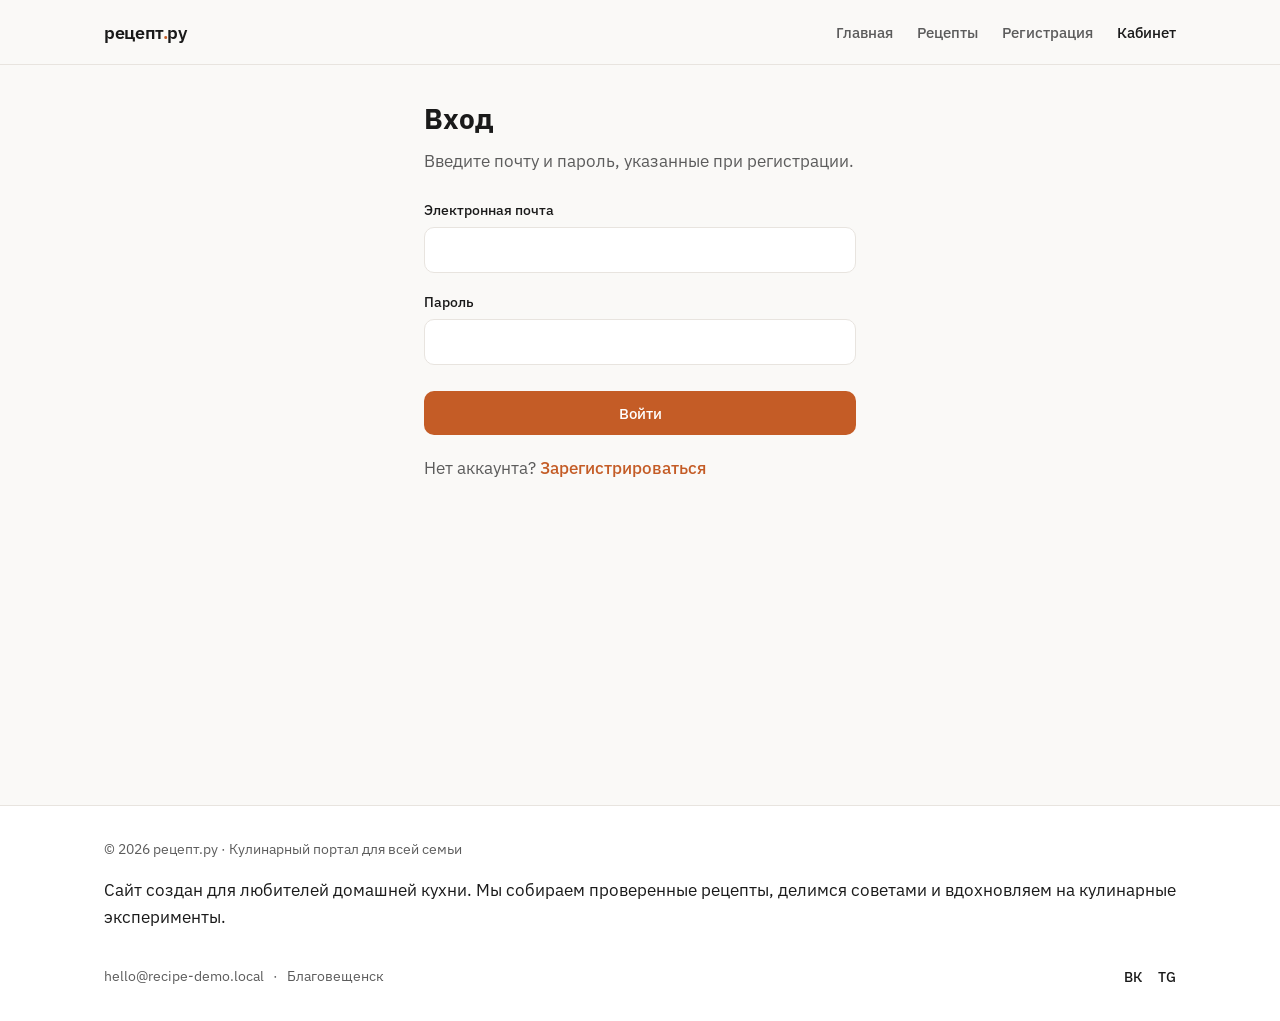
==== account.html @ c634fc5f "Add files via upload" ====
<!DOCTYPE html>
<html lang="ru">
<head>
  <meta charset="UTF-8">
  <meta name="viewport" content="width=device-width, initial-scale=1.0">
  <title>Личный кабинет — рецепт.ру</title>
  <link rel="stylesheet" href="css/styles.css">
  <link rel="preconnect" href="https://fonts.googleapis.com">
  <link rel="preconnect" href="https://fonts.gstatic.com" crossorigin>
  <link href="https://fonts.googleapis.com/css2?family=IBM+Plex+Sans:wght@400;500;600&display=swap" rel="stylesheet">
</head>
<body class="page page--inner">
  <header class="site-header">
    <div class="site-header__inner container">
      <a class="site-header__logo logo" href="index.html">рецепт<span class="logo__accent">.</span>ру</a>
      <button class="site-header__burger burger" type="button" aria-label="Открыть меню" aria-expanded="false">
        <span class="burger__line"></span>
        <span class="burger__line"></span>
        <span class="burger__line"></span>
      </button>
      <nav class="site-header__nav nav" aria-label="Основное меню">
        <ul class="nav__list">
          <li class="nav__item"><a class="nav__link" href="index.html">Главная</a></li>
          <li class="nav__item"><a class="nav__link" href="recipes.html">Рецепты</a></li>
          <li class="nav__item"><a class="nav__link" href="registration.html">Регистрация</a></li>
          <li class="nav__item"><a class="nav__link nav__link--current" href="account.html">Кабинет</a></li>
        </ul>
      </nav>
    </div>
  </header>

  <main class="page__main page__main--narrow">
    <section class="cabinet" id="login-section" hidden>
      <h1 class="cabinet__title">Вход</h1>
      <p class="cabinet__hint">Введите почту и пароль, указанные при регистрации.</p>
      <form class="form form--login" id="form-login" novalidate>
        <div class="form__row">
          <label class="form__label" for="login-email">Электронная почта</label>
          <input class="form__input" type="email" id="login-email" autocomplete="email" required>
          <p class="form__error" data-error-for="login-email" hidden></p>
        </div>
        <div class="form__row">
          <label class="form__label" for="login-password">Пароль</label>
          <input class="form__input" type="password" id="login-password" autocomplete="current-password" required>
          <p class="form__error" data-error-for="login-password" hidden></p>
        </div>
        <p class="form__error form__error--global" id="login-global-error" hidden></p>
        <button class="form__submit btn btn--primary" type="submit">Войти</button>
      </form>
      <p class="cabinet__footer">Нет аккаунта? <a class="cabinet__link" href="registration.html">Зарегистрироваться</a></p>
    </section>

    <section class="cabinet cabinet--logged" id="cabinet-panel" hidden>
      <h1 class="cabinet__greeting" id="cabinet-greeting">Здравствуйте!</h1>

    <div class="cabinet__profile profile-card">
  <h2 class="profile-card__title">Профиль</h2>
  <div class="profile-card__layout">
    <div class="profile-card__avatar-wrap">
      <img class="profile-card__avatar" id="profile-avatar" src="images/prof.jpg" alt="Аватар" width="120" height="120">
      <label class="profile-card__upload btn btn--ghost">
        Сменить фото
        <input class="profile-card__file" type="file" id="avatar-input" accept="image/*" hidden>
      </label>
    </div>
    <form class="form form--profile" id="form-profile">
      <div class="form__row">
        <label class="form__label" for="profile-fio">ФИО</label>
        <input class="form__input" type="text" id="profile-fio" name="fio" placeholder="Иванов Иван Иванович">
      </div>
      <div class="form__row">
        <label class="form__label" for="profile-email">Email</label>
        <input class="form__input" type="email" id="profile-email" name="email" readonly>
      </div>
      <button class="form__submit btn btn--primary" type="submit">Сохранить профиль</button>
      <p class="form__message form__message--ok" id="profile-saved" hidden>Сохранено.</p>
    </form>
  </div>
</div>

      <div class="cabinet__history history-block">
        <h2 class="history-block__title">История</h2>
        <p class="history-block__lead">Последние действия в демо-режиме:</p>
        <ul class="history-block__list" id="history-list">
          <li class="history-block__item">Просмотр каталога рецептов</li>
          <li class="history-block__item">Открыт рецепт «Борщ» (пример)</li>
        </ul>
      </div>

      <button class="cabinet__logout btn btn--ghost" type="button" id="btn-logout">Выйти</button>
    </section>
  </main>

  <footer class="site-footer">
    <div class="container site-footer__inner">
        <div class="site-footer__info">
            <p class="site-footer__copy">© 2026 рецепт.ру · Кулинарный портал для всей семьи</p>
            <p class="site-footer__description">Сайт создан для любителей домашней кухни. Мы собираем проверенные рецепты, делимся советами и вдохновляем на кулинарные эксперименты.</p>
        </div>
        <div class="site-footer__contacts">
            <a class="site-footer__link" href="mailto:hello@recipe-demo.local">hello@recipe-demo.local</a>
            <span class="site-footer__sep">·</span>
            <span class="site-footer__city">Благовещенск</span>
        </div>
        <ul class="site-footer__social social">
            <li><a class="social__link" href="#" rel="noopener noreferrer" aria-label="ВКонтакте">ВК</a></li>
            <li><a class="social__link" href="#" rel="noopener noreferrer" aria-label="Telegram">TG</a></li>
        </ul>
    </div>
</footer>

  <script src="js/main.js"></script>
</body>
</html>
---- css/styles.css ----
/* БЭМ: блок__элемент--модификатор. Общие стили + адаптив главной (1920 / 1024 / 796). */

:root {
  --color-bg: #faf9f7;
  --color-surface: #ffffff;
  --color-text: #1a1a1a;
  --color-muted: #5c5c5c;
  --color-accent: #c45c26;
  --color-accent-hover: #a34a1c;
  --color-border: #e8e4df;
  --font: "IBM Plex Sans", system-ui, sans-serif;
  --radius: 10px;
  --shadow: 0 8px 24px rgba(0, 0, 0, 0.06);
  --header-h: 64px;
}

*,
*::before,
*::after {
  box-sizing: border-box;
}

html {
  scroll-behavior: smooth;
}

body {
  margin: 0;
  font-family: var(--font);
  font-size: 17px;
  line-height: 1.55;
  color: var(--color-text);
  background: var(--color-bg);
}

img {
  max-width: 100%;
  height: auto;
  display: block;
}

a {
  color: var(--color-accent);
  text-decoration: none;
}

a:hover {
  color: var(--color-accent-hover);
}

.container {
  width: 100%;
  max-width: 1120px;
  margin: 0 auto;
  padding: 0 24px;
}

.visually-hidden {
  position: absolute;
  width: 1px;
  height: 1px;
  padding: 0;
  margin: -1px;
  overflow: hidden;
  clip: rect(0, 0, 0, 0);
  white-space: nowrap;
  border: 0;
}

/* ----- page ----- */
.page__main {
  min-height: calc(100vh - var(--header-h) - 120px);
}

.page__main--narrow {
  max-width: 480px;
  margin: 0 auto;
  padding: 32px 24px 64px;
}

.page--inner .site-header {
  border-bottom: 1px solid var(--color-border);
}

.page--error {
  min-height: 100vh;
  display: flex;
  align-items: center;
  justify-content: center;
  background: var(--color-bg);
}

/* ----- logo ----- */
.logo {
  font-weight: 600;
  font-size: 1.15rem;
  letter-spacing: -0.02em;
  color: var(--color-text);
}

.logo:hover {
  color: var(--color-text);
}

.logo__accent {
  color: var(--color-accent);
}

/* ----- site-header ----- */
.site-header {
  position: sticky;
  top: 0;
  z-index: 50;
  background: rgba(250, 249, 247, 0.92);
  backdrop-filter: blur(8px);
  border-bottom: 1px solid transparent;
}

.site-header__inner {
  display: flex;
  align-items: center;
  justify-content: space-between;
  min-height: var(--header-h);
  gap: 16px;
}

.site-header__logo {
  flex-shrink: 0;
}

/* ----- burger ----- */
.burger {
  display: none;
  flex-direction: column;
  justify-content: center;
  gap: 6px;
  width: 44px;
  height: 44px;
  padding: 0;
  border: none;
  background: transparent;
  cursor: pointer;
  border-radius: var(--radius);
}

.burger:hover {
  background: var(--color-border);
}

.burger__line {
  display: block;
  width: 22px;
  height: 2px;
  background: var(--color-text);
  margin: 0 auto;
  transition: transform 0.2s, opacity 0.2s;
}

.site-header--open .burger__line:nth-child(1) {
  transform: translateY(8px) rotate(45deg);
}

.site-header--open .burger__line:nth-child(2) {
  opacity: 0;
}

.site-header--open .burger__line:nth-child(3) {
  transform: translateY(-8px) rotate(-45deg);
}

/* ----- nav ----- */
.nav__list {
  display: flex;
  flex-wrap: wrap;
  gap: 8px 24px;
  list-style: none;
  margin: 0;
  padding: 0;
}

.nav__link {
  color: var(--color-muted);
  font-size: 0.95rem;
  font-weight: 500;
}

.nav__link:hover,
.nav__link--current {
  color: var(--color-text);
}

/* ----- hero / slider ----- */
.hero {
  margin-bottom: 0;
}

.slider {
  position: relative;
  overflow: hidden;
  background: #222;
}

.slider__track {
  position: relative;
  min-height: 420px;
}

.slider__slide {
  position: absolute;
  inset: 0;
  opacity: 0;
  pointer-events: none;
  transition: opacity 0.5s ease;
}

.slider__slide--active {
  position: relative;
  opacity: 1;
  pointer-events: auto;
}

.slider__img {
  display: block;
  width: 100%;
  height: 420px;
  object-fit: cover;
  filter: brightness(0.88);
}

svg.slider__img {
  max-width: 100%;
}

.slider__caption {
  position: absolute;
  left: 0;
  right: 0;
  bottom: 0;
  padding-bottom: 48px;
  color: #fff;
  text-shadow: 0 1px 12px rgba(0, 0, 0, 0.35);
}

.slider__title {
  margin: 0 0 8px;
  font-size: clamp(1.75rem, 4vw, 2.5rem);
  font-weight: 600;
  letter-spacing: -0.02em;
}

.slider__text {
  margin: 0;
  max-width: 520px;
  font-size: 1.05rem;
  opacity: 0.95;
}

.slider__controls {
  position: absolute;
  bottom: 16px;
  left: 50%;
  transform: translateX(-50%);
  display: flex;
  gap: 12px;
  z-index: 2;
  width: auto;
  padding: 0 24px;
}

.slider__btn {
  width: 44px;
  height: 44px;
  border-radius: 50%;
  border: 1px solid rgba(255, 255, 255, 0.5);
  background: rgba(0, 0, 0, 0.25);
  color: #fff;
  font-size: 1.4rem;
  line-height: 1;
  cursor: pointer;
  transition: background 0.2s, transform 0.15s;
}

.slider__btn:hover {
  background: rgba(0, 0, 0, 0.45);
  transform: scale(1.05);
}

/* ----- section ----- */
.section {
  padding: 64px 0;
}

.section__title {
  margin: 0 0 12px;
  font-size: 1.65rem;
  font-weight: 600;
  letter-spacing: -0.02em;
}

.section__lead {
  margin: 0 0 32px;
  color: var(--color-muted);
  max-width: 560px;
}

/* ----- preview ----- */
.preview__grid {
  display: grid;
  grid-template-columns: repeat(3, 1fr);
  gap: 28px;
}

.preview-card {
  background: var(--color-surface);
  border-radius: var(--radius);
  overflow: hidden;
  box-shadow: var(--shadow);
  border: 1px solid var(--color-border);
  transition: transform 0.2s, box-shadow 0.2s;
}

.preview-card:hover {
  transform: translateY(-4px);
  box-shadow: 0 12px 32px rgba(0, 0, 0, 0.08);
}

.preview-card__img {
  display: block;
  width: 100%;
  height: 200px;
  object-fit: cover;
}

svg.preview-card__img {
  max-width: 100%;
}

.preview-card__title {
  margin: 16px 20px 8px;
  font-size: 1.1rem;
}

.preview-card__text {
  margin: 0 20px 16px;
  color: var(--color-muted);
  font-size: 0.95rem;
}

.preview-card__link {
  display: inline-block;
  margin: 0 20px 20px;
  font-weight: 500;
  font-size: 0.9rem;
}

/* ----- about ----- */
.about__inner {
  display: grid;
  grid-template-columns: 1fr 1fr;
  gap: 48px;
  align-items: center;
}

.about__title {
  margin-bottom: 16px;
}

.about__text {
  margin: 0 0 12px;
}

.about__text--muted {
  color: var(--color-muted);
  font-size: 0.95rem;
}

.about__strong {
  font-weight: 600;
}

.about__code {
  font-family: ui-monospace, monospace;
  font-size: 0.9em;
  background: var(--color-border);
  padding: 2px 6px;
  border-radius: 4px;
}

.about__img {
  display: block;
  border-radius: var(--radius);
  box-shadow: var(--shadow);
  width: 100%;
  max-height: 380px;
  object-fit: cover;
}

svg.about__img {
  max-width: 100%;
}

/* ----- advantages ----- */
.advantages__list {
  display: grid;
  grid-template-columns: repeat(3, 1fr);
  gap: 24px;
  list-style: none;
  margin: 24px 0 0;
  padding: 0;
}

.advantages__item {
  background: var(--color-surface);
  padding: 24px;
  border-radius: var(--radius);
  border: 1px solid var(--color-border);
}

.advantages__icon {
  display: block;
  font-size: 1.25rem;
  color: var(--color-accent);
  margin-bottom: 8px;
}

.advantages__name {
  margin: 0 0 8px;
  font-size: 1.05rem;
}

.advantages__desc {
  margin: 0;
  color: var(--color-muted);
  font-size: 0.95rem;
}

/* ----- reviews ----- */
.reviews__grid {
  display: grid;
  grid-template-columns: repeat(2, 1fr);
  gap: 24px;
  margin-top: 24px;
}

.review-card {
  margin: 0;
  padding: 24px;
  background: var(--color-surface);
  border-radius: var(--radius);
  border-left: 4px solid var(--color-accent);
  box-shadow: var(--shadow);
}

.review-card__text {
  margin: 0 0 12px;
  font-size: 0.98rem;
}

.review-card__footer {
  color: var(--color-muted);
  font-size: 0.9rem;
}

/* ----- site-footer ----- */
.site-footer {
  padding: 32px 0;
  border-top: 1px solid var(--color-border);
  margin-top: 24px;
  background: var(--color-surface);
}

.site-footer--simple {
  margin-top: auto;
}

.site-footer__inner {
  display: flex;
  flex-wrap: wrap;
  align-items: center;
  justify-content: space-between;
  gap: 16px;
}

.site-footer__copy {
  margin: 0;
  font-size: 0.9rem;
  color: var(--color-muted);
}

.site-footer__contacts {
  font-size: 0.9rem;
  color: var(--color-muted);
}

.site-footer__link {
  color: var(--color-muted);
}

.site-footer__sep {
  margin: 0 6px;
}

.social {
  display: flex;
  gap: 16px;
  list-style: none;
  margin: 0;
  padding: 0;
}

.social__link {
  font-size: 0.9rem;
  font-weight: 500;
  color: var(--color-text);
}

/* ----- buttons ----- */
.btn {
  display: inline-flex;
  align-items: center;
  justify-content: center;
  padding: 12px 22px;
  font-family: inherit;
  font-size: 0.95rem;
  font-weight: 500;
  border-radius: var(--radius);
  border: none;
  cursor: pointer;
  transition: background 0.2s, color 0.2s, border-color 0.2s;
}

.btn--primary {
  background: var(--color-accent);
  color: #fff;
}

.btn--primary:hover {
  background: var(--color-accent-hover);
  color: #fff;
}

.btn--ghost {
  background: transparent;
  color: var(--color-text);
  border: 1px solid var(--color-border);
}

.btn--ghost:hover {
  background: var(--color-bg);
}

/* ----- forms ----- */
.form__row {
  margin-bottom: 18px;
}

.form__row--checkbox {
  margin-bottom: 22px;
}

.form__label {
  display: block;
  margin-bottom: 6px;
  font-size: 0.9rem;
  font-weight: 500;
}

.form__input {
  width: 100%;
  padding: 12px 14px;
  font-family: inherit;
  font-size: 1rem;
  border: 1px solid var(--color-border);
  border-radius: var(--radius);
  background: var(--color-surface);
}

.form__input:focus {
  outline: 2px solid var(--color-accent);
  outline-offset: 1px;
}

.form__hint {
  margin: 6px 0 0;
  font-size: 0.85rem;
  color: var(--color-muted);
}

.form__error {
  margin: 6px 0 0;
  font-size: 0.85rem;
  color: #b42318;
}

.form__error--global {
  margin-bottom: 12px;
}

.form__check {
  display: flex;
  align-items: flex-start;
  gap: 10px;
  cursor: pointer;
  font-size: 0.95rem;
}

.form__checkbox {
  margin-top: 4px;
  accent-color: var(--color-accent);
}

.form__submit {
  width: 100%;
  margin-top: 8px;
}

.form__message--ok {
  margin-top: 12px;
  color: #027a48;
  font-size: 0.95rem;
}

.form__input--invalid {
  border-color: #b42318;
}

/* ----- auth ----- */
.auth-block__title {
  margin: 0 0 8px;
  font-size: 1.75rem;
}

.auth-block__hint {
  margin: 0 0 28px;
  color: var(--color-muted);
}

.auth-block__footer {
  margin-top: 24px;
  font-size: 0.95rem;
  color: var(--color-muted);
}

.auth-block__link {
  font-weight: 500;
}

/* ----- cabinet ----- */
.cabinet__title {
  margin: 0 0 8px;
  font-size: 1.75rem;
}

.cabinet__hint {
  margin: 0 0 24px;
  color: var(--color-muted);
}

.cabinet__greeting {
  margin: 0 0 28px;
  font-size: 1.6rem;
  font-weight: 600;
}

.cabinet__profile {
  margin-bottom: 32px;
}

.cabinet__logout {
  margin-top: 16px;
  width: 100%;
}

.cabinet__footer {
  margin-top: 20px;
  color: var(--color-muted);
}

.cabinet__link {
  font-weight: 500;
}

.profile-card {
  background: var(--color-surface);
  padding: 24px;
  border-radius: var(--radius);
  border: 1px solid var(--color-border);
  box-shadow: var(--shadow);
}

.profile-card__title {
  margin: 0 0 20px;
  font-size: 1.15rem;
}

.profile-card__layout {
  display: grid;
  grid-template-columns: 140px 1fr;
  gap: 24px;
  align-items: start;
}

.profile-card__avatar {
  width: 120px;
  height: 120px;
  border-radius: 50%;
  object-fit: cover;
  border: 2px solid var(--color-border);
}

.profile-card__upload {
  margin-top: 12px;
  width: 100%;
  font-size: 0.85rem;
  padding: 8px 12px;
}

.profile-card__file {
  display: none;
}

.history-block__title {
  margin: 0 0 8px;
  font-size: 1.15rem;
}

.history-block__lead {
  margin: 0 0 12px;
  color: var(--color-muted);
  font-size: 0.95rem;
}

.history-block__list {
  margin: 0;
  padding-left: 20px;
  color: var(--color-text);
}

.history-block__item {
  margin-bottom: 6px;
}

/* ----- catalog ----- */
.catalog {
  padding: 40px 0 64px;
}

.catalog__title {
  margin: 0 0 8px;
  font-size: 1.85rem;
}

.catalog__lead {
  margin: 0 0 28px;
  color: var(--color-muted);
  max-width: 640px;
}

.catalog__toolbar {
  display: flex;
  flex-wrap: wrap;
  gap: 16px;
  align-items: center;
  margin-bottom: 28px;
}

.search-field__input {
  width: 280px;
  max-width: 100%;
  padding: 10px 14px;
  font-family: inherit;
  border: 1px solid var(--color-border);
  border-radius: var(--radius);
  background: var(--color-surface);
}

.catalog__filters {
  display: flex;
  flex-wrap: wrap;
  gap: 8px;
}

.filter-chip {
  padding: 8px 14px;
  font-family: inherit;
  font-size: 0.88rem;
  border: 1px solid var(--color-border);
  border-radius: 999px;
  background: var(--color-surface);
  cursor: pointer;
  color: var(--color-muted);
}

.filter-chip:hover,
.filter-chip--active {
  border-color: var(--color-accent);
  color: var(--color-text);
  background: rgba(196, 92, 38, 0.08);
}

.recipe-grid {
  list-style: none;
  margin: 0;
  padding: 0;
  display: grid;
  grid-template-columns: repeat(3, 1fr);
  gap: 24px;
}

.recipe-card {
  background: var(--color-surface);
  border-radius: var(--radius);
  overflow: hidden;
  border: 1px solid var(--color-border);
  box-shadow: var(--shadow);
  display: flex;
  flex-direction: column;
  transition: transform 0.2s, opacity 0.2s;
}

.recipe-card:hover {
  transform: translateY(-3px);
}

.recipe-card--hidden {
  display: none;
}

.recipe-card__img {
  width: 100%;
  height: 180px;
  object-fit: cover;
}

.recipe-card__body {
  padding: 16px 18px 18px;
  flex: 1;
  display: flex;
  flex-direction: column;
}

.recipe-card__title {
  margin: 0 0 8px;
  font-size: 1.05rem;
}

.recipe-card__text {
  margin: 0 0 14px;
  flex: 1;
  color: var(--color-muted);
  font-size: 0.92rem;
}

.recipe-card__more {
  align-self: flex-start;
  padding: 0;
  border: none;
  background: none;
  font-family: inherit;
  font-size: 0.92rem;
  font-weight: 600;
  color: var(--color-accent);
  cursor: pointer;
}

.recipe-card__more:hover {
  text-decoration: underline;
  color: var(--color-accent-hover);
}

.catalog__more-wrap {
  text-align: center;
  margin-top: 32px;
}

.catalog__more {
  min-width: 200px;
}

/* ----- modal ----- */
.modal {
  position: fixed;
  inset: 0;
  z-index: 100;
  display: flex;
  align-items: center;
  justify-content: center;
  padding: 24px;
}

.modal[hidden] {
  display: none !important;
}

.modal__backdrop {
  position: absolute;
  inset: 0;
  background: rgba(0, 0, 0, 0.45);
}

.modal__box {
  position: relative;
  z-index: 1;
  background: var(--color-surface);
  border-radius: var(--radius);
  max-width: 560px;
  width: 100%;
  max-height: 90vh;
  overflow-y: auto;
  padding: 28px 28px 24px;
  box-shadow: var(--shadow);
}

.modal__close {
  position: absolute;
  top: 12px;
  right: 14px;
  width: 40px;
  height: 40px;
  border: none;
  background: transparent;
  font-size: 1.75rem;
  line-height: 1;
  cursor: pointer;
  color: var(--color-muted);
  border-radius: var(--radius);
}

.modal__close:hover {
  background: var(--color-border);
  color: var(--color-text);
}

.modal__title {
  margin: 0 40px 16px 0;
  font-size: 1.35rem;
  padding-right: 8px;
}

.modal__img {
  width: 100%;
  border-radius: var(--radius);
  margin-bottom: 16px;
  max-height: 220px;
  object-fit: cover;
}

.modal__subtitle {
  margin: 16px 0 8px;
  font-size: 1rem;
}

.modal__list,
.modal__steps {
  margin: 0;
  padding-left: 20px;
  color: var(--color-muted);
  font-size: 0.95rem;
}

.modal__steps li {
  margin-bottom: 6px;
}

/* ----- 404 ----- */
.error-page {
  text-align: center;
  padding: 40px 24px;
}

.error-page__inner {
  max-width: 400px;
  margin: 0 auto;
}

.error-page__img {
  display: block;
  margin: 0 auto 20px;
  border-radius: var(--radius);
  opacity: 0.9;
  max-width: 100%;
  height: auto;
}


.error-page__code {
  margin: 0;
  font-size: 3rem;
  font-weight: 600;
  color: var(--color-accent);
  letter-spacing: -0.04em;
}

.error-page__title {
  margin: 8px 0 12px;
  font-size: 1.35rem;
}

.error-page__text {
  margin: 0 0 24px;
  color: var(--color-muted);
  font-size: 0.98rem;
}

.error-page__btn {
  display: inline-flex;
}

/* ========== Адаптив: планшет 1024px ========== */
@media (max-width: 1024px) {
  /* 1) Сетка превью: 3 колонки → 2 */
  .preview__grid {
    grid-template-columns: repeat(2, 1fr);
  }

  /* 2) Преимущества: 3 → 2 */
  .advantages__list {
    grid-template-columns: repeat(2, 1fr);
  }

  /* 3) Каталог рецептов: 3 → 2 */
  .recipe-grid {
    grid-template-columns: repeat(2, 1fr);
  }

  /* 4) Высота слайдера и картинки чуть меньше */
  .slider__track {
    min-height: 360px;
  }

  .slider__img {
    height: 360px;
  }

  /* 5) Отступы секций */
  .section {
    padding: 48px 0;
  }
}

/* ========== Мобильные: 796px и ниже (требование пособия) ========== */
@media (max-width: 796px) {
  /* 1) Навигация: бургер, скрытое меню */
  .burger {
    display: flex;
  }

  .nav {
    position: fixed;
    top: var(--header-h);
    left: 0;
    right: 0;
    background: var(--color-surface);
    border-bottom: 1px solid var(--color-border);
    padding: 16px 24px 24px;
    transform: translateY(-120%);
    opacity: 0;
    visibility: hidden;
    transition: transform 0.25s ease, opacity 0.25s ease, visibility 0.25s;
  }

  .site-header--open .nav {
    transform: translateY(0);
    opacity: 1;
    visibility: visible;
  }

  .nav__list {
    flex-direction: column;
    gap: 4px;
  }

  .nav__link {
    display: block;
    padding: 12px 0;
    font-size: 1.05rem;
  }

  /* 2) Слайдер: ниже, мельче типографика подписи */
  .slider__track {
    min-height: 300px;
  }

  .slider__img {
    height: 300px;
  }

  .slider__caption {
    padding-bottom: 56px;
  }

  .slider__text {
    font-size: 0.95rem;
  }

  .slider__btn {
    width: 40px;
    height: 40px;
    font-size: 1.2rem;
  }

  /* 3) Сетки: одна колонка (preview, about, advantages, reviews, recipes) */
  .preview__grid {
    grid-template-columns: 1fr;
    gap: 20px;
  }

  .about__inner {
    grid-template-columns: 1fr;
    gap: 28px;
  }

  .about__media {
    order: -1;
  }

  .advantages__list {
    grid-template-columns: 1fr;
  }

  .reviews__grid {
    grid-template-columns: 1fr;
  }

  .recipe-grid {
    grid-template-columns: 1fr;
  }

  /* 4) Подвал: колонкой */
  .site-footer__inner {
    flex-direction: column;
    align-items: flex-start;
  }

  /* 5) Карточки превью: картинка ниже по высоте */
  .preview-card__img {
    height: 180px;
  }

  /* Профиль в кабинете — колонка */
  .profile-card__layout {
    grid-template-columns: 1fr;
    justify-items: center;
    text-align: center;
  }

  .form--profile {
    width: 100%;
    text-align: left;
  }

  .catalog__toolbar {
    flex-direction: column;
    align-items: stretch;
  }

  .search-field__input {
    width: 100%;
  }
}

/* Лёгкая анимация появления секций на главной */
@media (prefers-reduced-motion: no-preference) {
  .section--reveal {
    opacity: 0;
    transform: translateY(12px);
    transition: opacity 0.5s ease, transform 0.5s ease;
  }

  .section--reveal.is-visible {
    opacity: 1;
    transform: none;
  }
}

/* ----- admin (admin.html) ----- */
.admin-page {
  padding: 32px 0 64px;
}

.admin-page__title {
  margin: 0 0 8px;
  font-size: 1.75rem;
}

.admin-page__lead {
  margin: 0 0 28px;
  color: var(--color-muted);
  font-size: 0.95rem;
}

.admin-login {
  max-width: 400px;
  margin: 0 auto;
  padding: 28px;
  background: var(--color-surface);
  border: 1px solid var(--color-border);
  border-radius: var(--radius);
  box-shadow: var(--shadow);
}

.admin-login__title {
  margin: 0 0 16px;
  font-size: 1.25rem;
}

.admin-login__hint {
  margin: 0 0 20px;
  font-size: 0.88rem;
  color: var(--color-muted);
}

.admin-login__error {
  margin: 0 0 12px;
  font-size: 0.9rem;
  color: #b42318;
}

.admin-panel {
  max-width: 720px;
  margin: 0 auto;
}

.admin-panel__head {
  display: flex;
  flex-wrap: wrap;
  align-items: center;
  justify-content: space-between;
  gap: 16px;
  margin-bottom: 28px;
}

.admin-panel__title {
  margin: 0;
  font-size: 1.5rem;
}

.admin-panel__stat {
  margin: 0 0 24px;
  padding: 16px 20px;
  background: var(--color-surface);
  border: 1px solid var(--color-border);
  border-radius: var(--radius);
  font-size: 1rem;
}

.admin-panel__stat-num {
  font-weight: 600;
  color: var(--color-accent);
}

.admin-panel__subtitle {
  margin: 0 0 12px;
  font-size: 1.1rem;
}

.admin-table-wrap {
  overflow-x: auto;
  margin-bottom: 32px;
  border: 1px solid var(--color-border);
  border-radius: var(--radius);
  background: var(--color-surface);
}

.admin-table {
  width: 100%;
  border-collapse: collapse;
  font-size: 0.95rem;
}

.admin-table th,
.admin-table td {
  padding: 12px 16px;
  text-align: left;
  border-bottom: 1px solid var(--color-border);
}

.admin-table th {
  background: var(--color-bg);
  font-weight: 600;
}

.admin-table tr:last-child td {
  border-bottom: none;
}

.admin-links {
  list-style: none;
  margin: 0 0 24px;
  padding: 0;
}

.admin-links__item {
  margin-bottom: 8px;
}

.admin-links__link {
  font-weight: 500;
}

.admin-links__note {
  font-size: 0.85rem;
  color: var(--color-muted);
  margin-left: 6px;
}

.page--admin .page__main--admin {
  max-width: 860px;
  margin: 0 auto;
  padding: 32px 24px 64px;
}

.admin-login__footer {
  margin-top: 20px;
}

.admin-panel__hint {
  margin: 0 0 16px;
  font-size: 0.88rem;
  color: var(--color-muted);
  max-width: 640px;
}

.admin-settings {
  margin-bottom: 36px;
  padding: 20px;
  background: var(--color-surface);
  border: 1px solid var(--color-border);
  border-radius: var(--radius);
}

.admin-settings__textarea {
  width: 100%;
  min-height: 88px;
  resize: vertical;
  font-family: inherit;
  line-height: 1.45;
}

.admin-actions {
  display: flex;
  flex-wrap: wrap;
  gap: 12px;
  margin-bottom: 16px;
}

.admin-actions__danger {
  color: #b42318;
  border-color: rgba(180, 35, 24, 0.35);
}

.admin-actions__danger:hover {
  background: rgba(180, 35, 24, 0.06);
  color: #8f1d14;
}

.admin-table__del {
  padding: 6px 12px;
  font-size: 0.85rem;
}

.admin-table th:last-child,
.admin-table td:last-child {
  width: 1%;
  white-space: nowrap;
  text-align: right;
}

.site-banner {
  background: #4a3728;
  color: #fff;
  font-size: 0.95rem;
  line-height: 1.45;
  border-bottom: 1px solid rgba(0, 0, 0, 0.12);
}

.site-banner__inner {
  display: flex;
  align-items: center;
  justify-content: space-between;
  gap: 16px;
  padding: 12px 0;
}

.site-banner__text {
  margin: 0;
  flex: 1;
  min-width: 0;
}

.site-banner__close {
  flex-shrink: 0;
  width: 36px;
  height: 36px;
  padding: 0;
  border: 1px solid rgba(255, 255, 255, 0.45);
  border-radius: var(--radius);
  background: rgba(255, 255, 255, 0.12);
  color: #fff;
  font-size: 1.35rem;
  line-height: 1;
  cursor: pointer;
}

.site-banner__close:hover {
  background: rgba(255, 255, 255, 0.22);
}
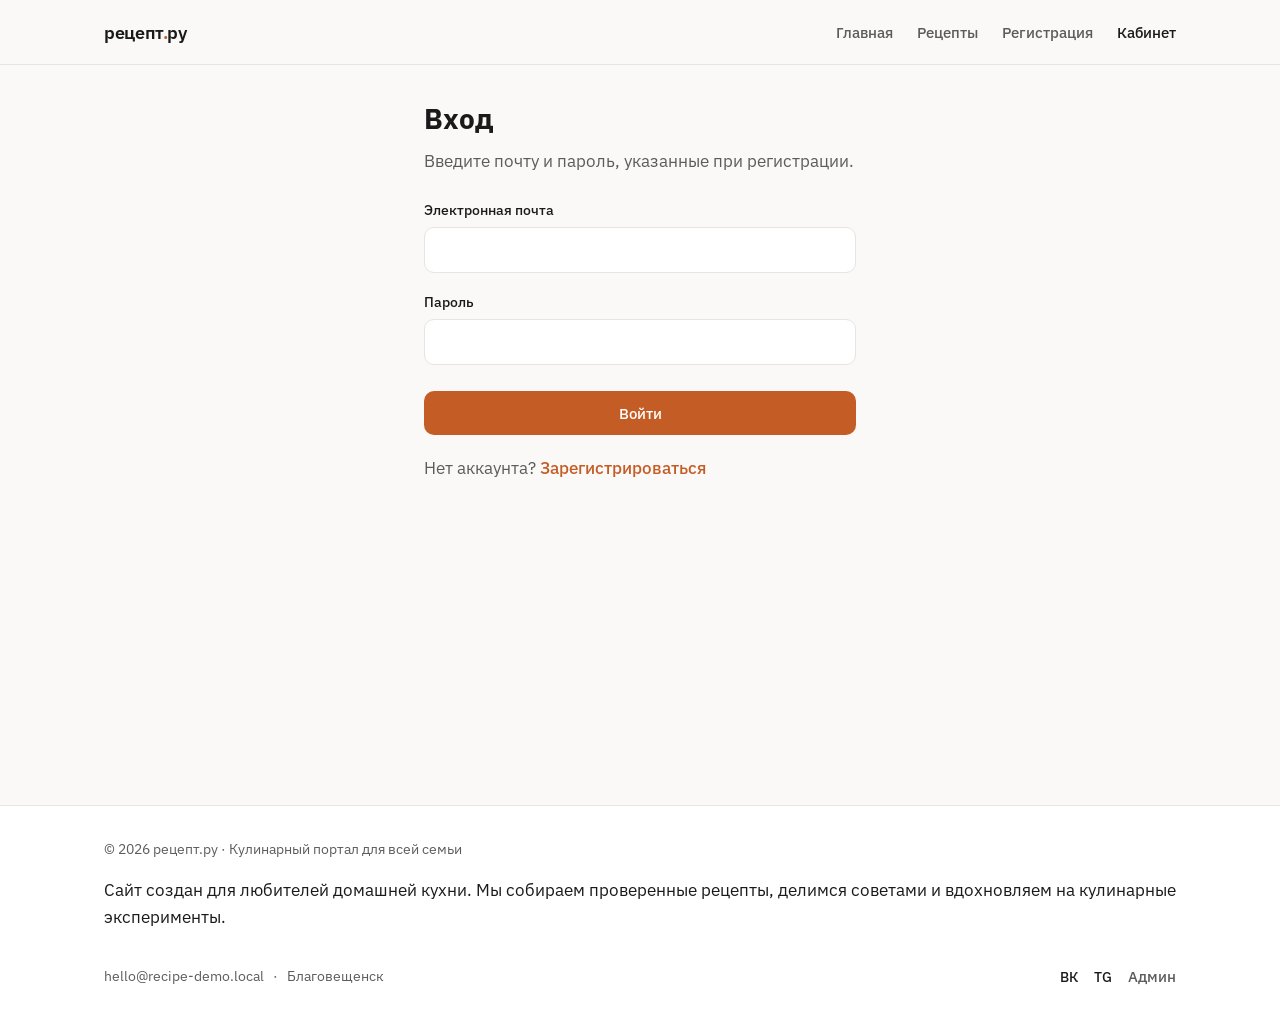
==== commit cb8ea309: "Update account.html" ====
--- a/account.html
+++ b/account.html
@@ -105,6 +105,7 @@
         <ul class="site-footer__social social">
             <li><a class="social__link" href="#" rel="noopener noreferrer" aria-label="ВКонтакте">ВК</a></li>
             <li><a class="social__link" href="#" rel="noopener noreferrer" aria-label="Telegram">TG</a></li>
+            <li class="nav__item"><a class="nav__link" href="admin.html">Админ</a></li>
         </ul>
     </div>
 </footer>
